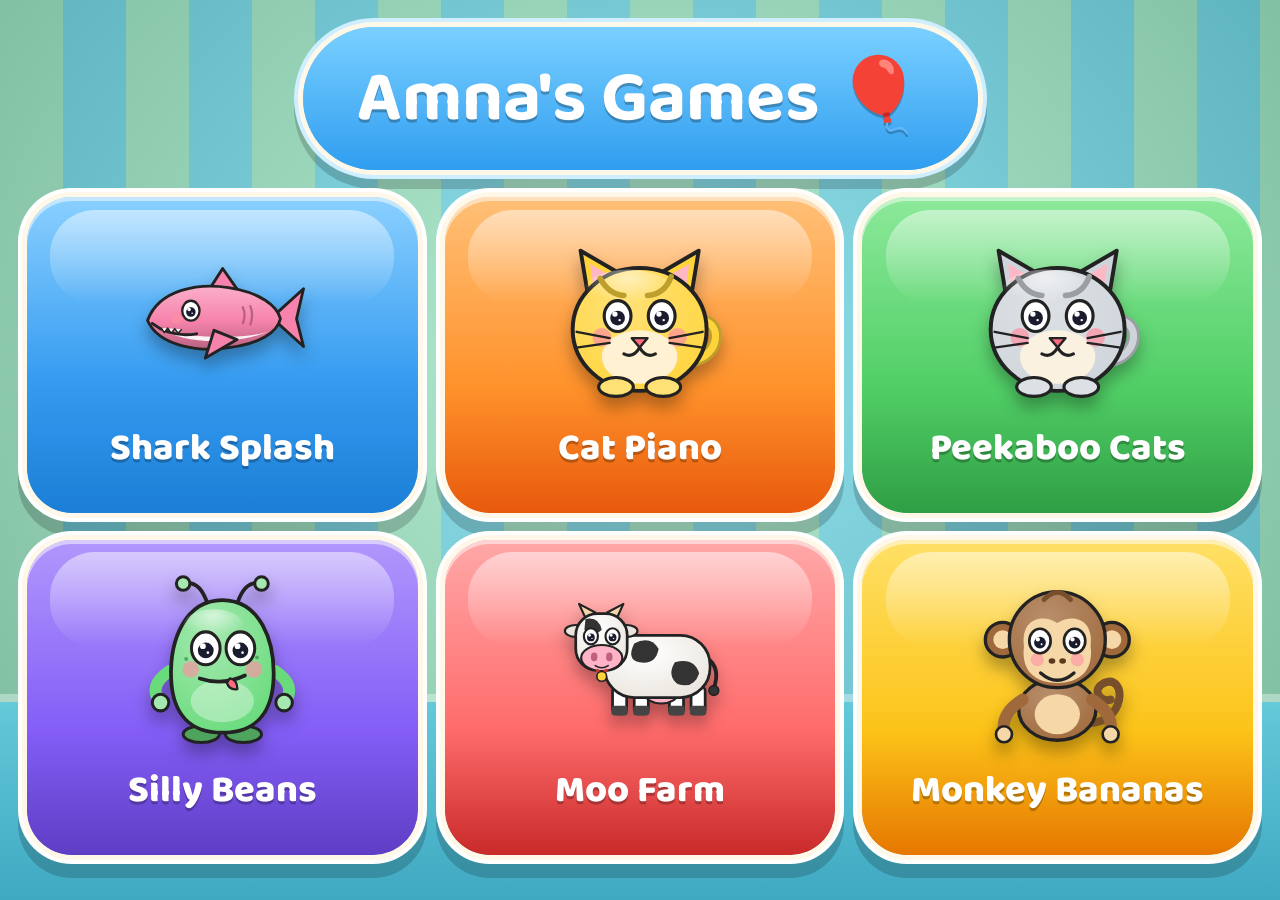
==== index.html @ 6db7a53e "Amna's Games: six toddler browser games with iPad home-screen support Co-Authored-By: Claude Fable 5" ====
<!doctype html>
<html lang="en">
<head>
<meta charset="utf-8">
<meta name="viewport" content="width=device-width, initial-scale=1, maximum-scale=1, user-scalable=no, viewport-fit=cover">
<meta name="apple-mobile-web-app-capable" content="yes">
<meta name="mobile-web-app-capable" content="yes">
<meta name="apple-mobile-web-app-status-bar-style" content="black-translucent">
<meta name="apple-mobile-web-app-title" content="Amna's Games">
<meta name="theme-color" content="#339af0">
<link rel="manifest" href="manifest.json">
<link rel="apple-touch-icon" href="icon-180.png">
<link rel="icon" type="image/png" href="icon-192.png">
<title>Amna's Games</title>
<link rel="stylesheet" href="shared/toddler.css">
<style>
  .wall { --s1: #9be7c4; --s2: #6fd8e6; }
  .page { position: absolute; inset: 0; z-index: 1; display: flex; flex-direction: column; }
  h1 { margin: 3vmin auto 0; padding: 1.5vmin 6vmin; border-radius: 100px; color: #fff; font-size: 8vmin;
       background: linear-gradient(#7ad0ff, #2f9df0); text-shadow: 0 3px 0 rgba(0,0,0,.25);
       box-shadow: 0 0 0 5px #fff8e8, 0 0 0 9px #cfeeff, 0 10px 0 9px rgba(0,0,0,.18); }
  .tiles { flex: 1; display: grid; gap: 3vmin; padding: 3vmin 3vmin 5vmin; grid-template-columns: repeat(3, 1fr); grid-template-rows: 1fr 1fr; }
  @media (orientation: portrait) { .tiles { grid-template-columns: 1fr 1fr; grid-template-rows: repeat(3, 1fr); } }
  .tile {
    position: relative; display: flex; flex-direction: column; align-items: center; justify-content: center; gap: 1.5vmin;
    padding: 2vmin; border-radius: 5vmin; text-decoration: none; color: #fff;
    background: linear-gradient(var(--light), var(--c) 60%, var(--dark));
    box-shadow: 0 0 0 5px #fff8e8, 0 0 0 9px #fff, 0 14px 0 9px rgba(0,0,0,.18), inset 0 4px 0 rgba(255,255,255,.5);
    transition: transform .1s, box-shadow .1s;
  }
  .tile::before { content: ''; position: absolute; left: 6%; right: 6%; top: 4%; height: 30%; border-radius: 5vmin;
                  background: linear-gradient(rgba(255,255,255,.5), rgba(255,255,255,0)); pointer-events: none; }
  .tile:active { transform: translateY(8px); box-shadow: 0 0 0 5px #fff8e8, 0 0 0 9px #fff, 0 6px 0 9px rgba(0,0,0,.18); }
  .tile .who { height: 62%; aspect-ratio: 1; display: flex; align-items: center; justify-content: center; filter: drop-shadow(0 10px 8px rgba(0,0,0,.3)); animation: wiggle 2.5s ease-in-out infinite; }
  .tile .who .char { width: auto; max-width: 100%; }
  .tile:nth-child(5) .who { animation-delay: -1.2s; } .tile:nth-child(6) .who { animation-delay: -.4s; }
  .tile:nth-child(2) .who { animation-delay: -.8s; } .tile:nth-child(3) .who { animation-delay: -1.6s; }
  @keyframes wiggle { 0%,100% { transform: rotate(-5deg) } 50% { transform: rotate(5deg) translateY(-8px) } }
  .tile:nth-child(4) .who { animation-delay: -2.2s; }
  .tile .name { font-size: 4.2vmin; font-weight: 800; text-shadow: 0 3px 0 rgba(0,0,0,.25); text-align: center; white-space: nowrap; }
</style>
</head>
<body>
  <div class="wall"></div>
  <div class="floor"></div>
  <div class="page">
    <h1>Amna's Games 🎈</h1>
    <div class="tiles">
      <a class="tile" href="shark-splash/index.html" style="--c:#339af0;--light:#8ad0ff;--dark:#1c7ed6"><div class="who" id="w1"></div><span class="name">Shark Splash</span></a>
      <a class="tile" href="cat-piano/index.html" style="--c:#ff922b;--light:#ffc078;--dark:#e8590c"><div class="who" id="w2"></div><span class="name">Cat Piano</span></a>
      <a class="tile" href="peekaboo-cats/index.html" style="--c:#51cf66;--light:#8ce99a;--dark:#2f9e44"><div class="who" id="w3"></div><span class="name">Peekaboo Cats</span></a>
      <a class="tile" href="silly-beans/index.html" style="--c:#845ef7;--light:#b197fc;--dark:#5f3dc4"><div class="who" id="w4"></div><span class="name">Silly Beans</span></a>
      <a class="tile" href="moo-farm/index.html" style="--c:#ff6b6b;--light:#ffa8a8;--dark:#c92a2a"><div class="who" id="w5"></div><span class="name">Moo Farm</span></a>
      <a class="tile" href="monkey-bananas/index.html" style="--c:#fcc419;--light:#ffe066;--dark:#e67700"><div class="who" id="w6"></div><span class="name">Monkey Bananas</span></a>
    </div>
  </div>
<script src="shared/toddler.js"></script>
<script src="shared/characters.js"></script>
<script>
  document.getElementById('w1').innerHTML = Chars.shark('#f783ac');
  document.getElementById('w2').innerHTML = Chars.cat('#ffd43b');
  document.getElementById('w3').innerHTML = Chars.cat('#ced4da');
  document.getElementById('w4').innerHTML = Chars.bean('#69db7c', 'silly');
  document.getElementById('w5').innerHTML = Chars.cow('#333');
  document.getElementById('w6').innerHTML = Chars.monkey('#a0693b');
  Chars.startBlinking();
  document.addEventListener('pointermove', (e) => Chars.lookAt(e.clientX, e.clientY), { passive: true });
  Toddler.guardKeys();
</script>
</body>
</html>
---- shared/toddler.css ----
/* Shared styles for Amna's games: candy colors, glossy buttons, cartoon characters */
@import url('https://fonts.googleapis.com/css2?family=Baloo+2:wght@700;800&display=swap');

* { box-sizing: border-box; -webkit-user-select: none; user-select: none; -webkit-touch-callout: none; }
html, body {
  margin: 0; padding: 0; width: 100%; height: 100%; overflow: hidden;
  touch-action: none; cursor: default;
  font-family: "Baloo 2", "Comic Sans MS", "Chalkboard SE", "Nunito", system-ui, sans-serif;
}
body { position: relative; }

/* ---- Striped playroom wall (like a cartoon nursery) ---- */
.wall {
  position: absolute; inset: 0; z-index: 0;
  background:
    repeating-linear-gradient(90deg, var(--s1, #9be7c4) 0 7vmin, var(--s2, #6fd8e6) 7vmin 14vmin);
}
.wall::after { /* soft vignette so characters pop */
  content: ''; position: absolute; inset: 0;
  background: radial-gradient(ellipse at 50% 40%, rgba(255,255,255,.25), rgba(0,0,0,.18) 90%);
}
.floor {
  position: absolute; left: 0; right: 0; bottom: 0; height: 22%; z-index: 0;
  background: linear-gradient(#64c9d9, #3fa9c2);
  box-shadow: 0 -8px 0 rgba(255,255,255,.35);
}

/* ---- Glossy candy button ---- */
.candy {
  position: relative; display: inline-flex; align-items: center; justify-content: center;
  padding: 2.2vmin 5vmin; border-radius: 100px; border: 0; cursor: pointer;
  color: #fff; font-family: inherit; font-weight: 800; font-size: 5.5vmin; letter-spacing: .5px;
  text-shadow: 0 2px 0 rgba(0,0,0,.25), 0 0 8px rgba(0,0,0,.15);
  background: linear-gradient(var(--c-light, #7ee55a), var(--c, #34c21f) 55%, var(--c-dark, #1f9a10));
  box-shadow:
    0 0 0 5px #fff8e8,            /* cream rim */
    0 0 0 9px var(--rim, #5bb8ff),/* colored rim */
    0 10px 0 9px rgba(0,0,0,.18), /* thick shadow */
    inset 0 -6px 0 rgba(0,0,0,.18);
  transition: transform .08s;
}
.candy::before { /* gloss highlight */
  content: ''; position: absolute; left: 8%; right: 8%; top: 9%; height: 38%;
  border-radius: 100px; background: linear-gradient(rgba(255,255,255,.55), rgba(255,255,255,.05));
}
.candy:active { transform: translateY(6px); box-shadow: 0 0 0 5px #fff8e8, 0 0 0 9px var(--rim, #5bb8ff), 0 4px 0 9px rgba(0,0,0,.18), inset 0 -3px 0 rgba(0,0,0,.18); }

/* A glossy rounded card / panel */
.panel {
  border-radius: 4vmin; padding: 3vmin;
  background: linear-gradient(#6fc9ff, #2f9df0);
  box-shadow: 0 0 0 5px #fff8e8, 0 0 0 9px #cfeeff, 0 14px 30px rgba(0,0,0,.25), inset 0 3px 0 rgba(255,255,255,.4);
}

/* ---- Characters ---- */
.char { display: block; width: 100%; height: 100%; overflow: visible; }
.char .eye { transform-box: fill-box; transform-origin: center; transition: transform .08s; }
.char.blink .eye { transform: scaleY(.08); }
.char .pupil { transition: transform .15s ease-out; }

/* ---- Parent bar ---- */
.parent-bar {
  position: fixed; top: 10px; right: 10px; z-index: 1000;
  display: flex; gap: 8px; opacity: 0.4;
}
.parent-bar:hover { opacity: 1; }
.pbtn {
  position: relative; width: 44px; height: 44px; border-radius: 50%;
  border: none; background: rgba(0,0,0,0.35); color: #fff;
  font-size: 22px; line-height: 44px; text-align: center; padding: 0;
  cursor: pointer; overflow: visible;
}
.pbtn .ring {
  position: absolute; inset: -4px; border-radius: 50%;
  border: 4px solid transparent; border-top-color: #fff;
  opacity: 0; transform: rotate(0deg);
}
.pbtn.holding .ring { opacity: 1; animation: spin 1.2s linear forwards; }
@keyframes spin { to { transform: rotate(720deg); } }

/* ---- Particles ---- */
.particle {
  position: fixed; z-index: 500; pointer-events: none; line-height: 1;
  transform: translate(-50%, -50%);
  animation: fly 0.9s cubic-bezier(.2,.8,.3,1) forwards;
}
@keyframes fly {
  0%   { transform: translate(-50%, -50%) scale(0.4) rotate(0); opacity: 1; }
  100% { transform: translate(calc(-50% + var(--dx)), calc(-50% + var(--dy))) scale(1.2) rotate(var(--rot)); opacity: 0; }
}

.emoji { line-height: 1; display: inline-block; }
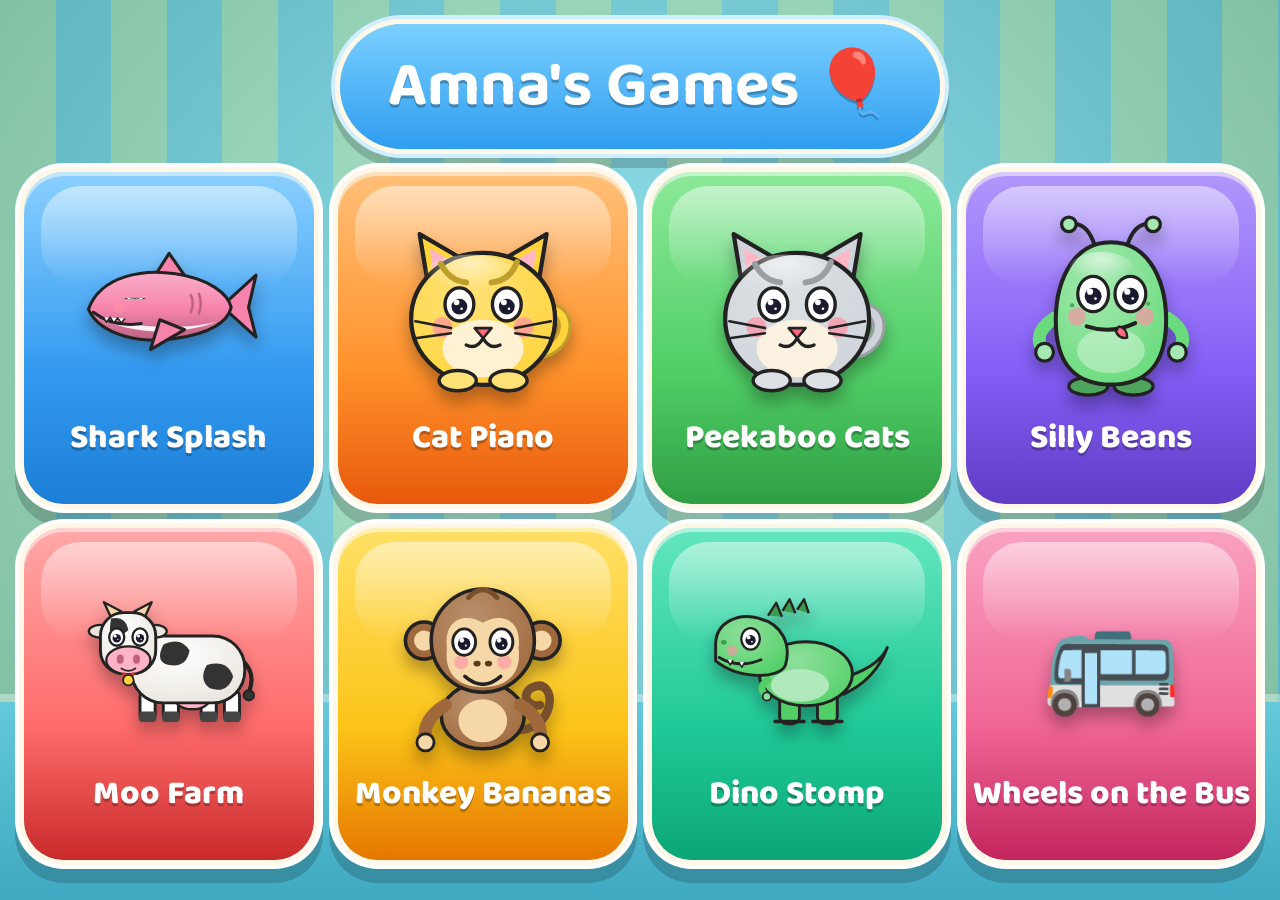
==== commit 72b5b8d6: "iPad-friendly sizing, Dino Stomp and Wheels on the Bus games - Responsive scene unit (--u) replaces " ====
--- a/index.html
+++ b/index.html
@@ -16,28 +16,29 @@
 <style>
   .wall { --s1: #9be7c4; --s2: #6fd8e6; }
   .page { position: absolute; inset: 0; z-index: 1; display: flex; flex-direction: column; }
-  h1 { margin: 3vmin auto 0; padding: 1.5vmin 6vmin; border-radius: 100px; color: #fff; font-size: 8vmin;
+  h1 { margin: calc(3 * var(--u)) auto 0; padding: calc(1.5 * var(--u)) calc(6 * var(--u)); border-radius: 100px; color: #fff; font-size: calc(8 * var(--u));
        background: linear-gradient(#7ad0ff, #2f9df0); text-shadow: 0 3px 0 rgba(0,0,0,.25);
        box-shadow: 0 0 0 5px #fff8e8, 0 0 0 9px #cfeeff, 0 10px 0 9px rgba(0,0,0,.18); }
-  .tiles { flex: 1; display: grid; gap: 3vmin; padding: 3vmin 3vmin 5vmin; grid-template-columns: repeat(3, 1fr); grid-template-rows: 1fr 1fr; }
-  @media (orientation: portrait) { .tiles { grid-template-columns: 1fr 1fr; grid-template-rows: repeat(3, 1fr); } }
+  .tiles { flex: 1; display: grid; gap: calc(3 * var(--u)); padding: calc(3 * var(--u)) calc(3 * var(--u)) calc(5 * var(--u)); grid-template-columns: repeat(4, 1fr); grid-template-rows: repeat(2, minmax(0, 1fr)); }
+  @media (orientation: portrait) { .tiles { grid-template-columns: 1fr 1fr; grid-template-rows: repeat(4, minmax(0, 1fr)); } }
   .tile {
-    position: relative; display: flex; flex-direction: column; align-items: center; justify-content: center; gap: 1.5vmin;
-    padding: 2vmin; border-radius: 5vmin; text-decoration: none; color: #fff;
+    min-height: 0; min-width: 0;
+    position: relative; display: flex; flex-direction: column; align-items: center; justify-content: center; gap: calc(1.5 * var(--u));
+    padding: calc(2 * var(--u)); border-radius: calc(5 * var(--u)); text-decoration: none; color: #fff;
     background: linear-gradient(var(--light), var(--c) 60%, var(--dark));
     box-shadow: 0 0 0 5px #fff8e8, 0 0 0 9px #fff, 0 14px 0 9px rgba(0,0,0,.18), inset 0 4px 0 rgba(255,255,255,.5);
     transition: transform .1s, box-shadow .1s;
   }
-  .tile::before { content: ''; position: absolute; left: 6%; right: 6%; top: 4%; height: 30%; border-radius: 5vmin;
+  .tile::before { content: ''; position: absolute; left: 6%; right: 6%; top: 4%; height: 30%; border-radius: calc(5 * var(--u));
                   background: linear-gradient(rgba(255,255,255,.5), rgba(255,255,255,0)); pointer-events: none; }
   .tile:active { transform: translateY(8px); box-shadow: 0 0 0 5px #fff8e8, 0 0 0 9px #fff, 0 6px 0 9px rgba(0,0,0,.18); }
   .tile .who { height: 62%; aspect-ratio: 1; display: flex; align-items: center; justify-content: center; filter: drop-shadow(0 10px 8px rgba(0,0,0,.3)); animation: wiggle 2.5s ease-in-out infinite; }
   .tile .who .char { width: auto; max-width: 100%; }
-  .tile:nth-child(5) .who { animation-delay: -1.2s; } .tile:nth-child(6) .who { animation-delay: -.4s; }
+  .tile:nth-child(5) .who { animation-delay: -1.2s; } .tile:nth-child(6) .who { animation-delay: -.4s; } .tile:nth-child(7) .who { animation-delay: -2s; } .tile:nth-child(8) .who { animation-delay: -1s; }
   .tile:nth-child(2) .who { animation-delay: -.8s; } .tile:nth-child(3) .who { animation-delay: -1.6s; }
   @keyframes wiggle { 0%,100% { transform: rotate(-5deg) } 50% { transform: rotate(5deg) translateY(-8px) } }
   .tile:nth-child(4) .who { animation-delay: -2.2s; }
-  .tile .name { font-size: 4.2vmin; font-weight: 800; text-shadow: 0 3px 0 rgba(0,0,0,.25); text-align: center; white-space: nowrap; }
+  .tile .name { font-size: calc(4.2 * var(--u)); font-weight: 800; text-shadow: 0 3px 0 rgba(0,0,0,.25); text-align: center; white-space: nowrap; }
 </style>
 </head>
 <body>
@@ -52,6 +53,8 @@
       <a class="tile" href="silly-beans/index.html" style="--c:#845ef7;--light:#b197fc;--dark:#5f3dc4"><div class="who" id="w4"></div><span class="name">Silly Beans</span></a>
       <a class="tile" href="moo-farm/index.html" style="--c:#ff6b6b;--light:#ffa8a8;--dark:#c92a2a"><div class="who" id="w5"></div><span class="name">Moo Farm</span></a>
       <a class="tile" href="monkey-bananas/index.html" style="--c:#fcc419;--light:#ffe066;--dark:#e67700"><div class="who" id="w6"></div><span class="name">Monkey Bananas</span></a>
+      <a class="tile" href="dino-stomp/index.html" style="--c:#20c997;--light:#63e6be;--dark:#0ca678"><div class="who" id="w7"></div><span class="name">Dino Stomp</span></a>
+      <a class="tile" href="wheels-on-the-bus/index.html" style="--c:#f06595;--light:#faa2c1;--dark:#c2255c"><div class="who" id="w8"></div><span class="name">Wheels on the Bus</span></a>
     </div>
   </div>
 <script src="shared/toddler.js"></script>
@@ -63,6 +66,8 @@
   document.getElementById('w4').innerHTML = Chars.bean('#69db7c', 'silly');
   document.getElementById('w5').innerHTML = Chars.cow('#333');
   document.getElementById('w6').innerHTML = Chars.monkey('#a0693b');
+  document.getElementById('w7').innerHTML = Chars.dino('#51cf66', 'rex');
+  document.getElementById('w8').innerHTML = '<span style="font-size:calc(14 * var(--u))">🚌</span>';
   Chars.startBlinking();
   document.addEventListener('pointermove', (e) => Chars.lookAt(e.clientX, e.clientY), { passive: true });
   Toddler.guardKeys();
--- a/shared/toddler.css
+++ b/shared/toddler.css
@@ -1,5 +1,10 @@
 /* Shared styles for Amna's games: candy colors, glossy buttons, cartoon characters */
 @import url('https://fonts.googleapis.com/css2?family=Baloo+2:wght@700;800&display=swap');
+
+/* Scene unit: 1vmin on wide screens, capped against width so squarer screens
+   (iPad 4:3) and portrait get proportionally smaller characters and text. */
+:root { --u: min(1vmin, 0.62vw); }
+@media (orientation: portrait) { :root { --u: 0.8vw; } }
 
 * { box-sizing: border-box; -webkit-user-select: none; user-select: none; -webkit-touch-callout: none; }
 html, body {
@@ -13,7 +18,7 @@
 .wall {
   position: absolute; inset: 0; z-index: 0;
   background:
-    repeating-linear-gradient(90deg, var(--s1, #9be7c4) 0 7vmin, var(--s2, #6fd8e6) 7vmin 14vmin);
+    repeating-linear-gradient(90deg, var(--s1, #9be7c4) 0 calc(7 * var(--u)), var(--s2, #6fd8e6) calc(7 * var(--u)) calc(14 * var(--u)));
 }
 .wall::after { /* soft vignette so characters pop */
   content: ''; position: absolute; inset: 0;
@@ -28,9 +33,9 @@
 /* ---- Glossy candy button ---- */
 .candy {
   position: relative; display: inline-flex; align-items: center; justify-content: center;
-  padding: 2.2vmin 5vmin; border-radius: 100px; border: 0; cursor: pointer;
-  color: #fff; font-family: inherit; font-weight: 800; font-size: 5.5vmin; letter-spacing: .5px;
-  text-shadow: 0 2px 0 rgba(0,0,0,.25), 0 0 8px rgba(0,0,0,.15);
+  padding: calc(2.2 * var(--u)) calc(5 * var(--u)); border-radius: 100px; border: 0; cursor: pointer;
+  color: #fff; font-family: inherit; font-weight: 800; font-size: calc(5.5 * var(--u)); letter-spacing: .5px;
+  text-shadow: 0 2px 0 rgba(0,0,0,.25), 0 0 8px rgba(0,0,0,.15); white-space: nowrap;
   background: linear-gradient(var(--c-light, #7ee55a), var(--c, #34c21f) 55%, var(--c-dark, #1f9a10));
   box-shadow:
     0 0 0 5px #fff8e8,            /* cream rim */
@@ -47,7 +52,7 @@
 
 /* A glossy rounded card / panel */
 .panel {
-  border-radius: 4vmin; padding: 3vmin;
+  border-radius: calc(4 * var(--u)); padding: calc(3 * var(--u));
   background: linear-gradient(#6fc9ff, #2f9df0);
   box-shadow: 0 0 0 5px #fff8e8, 0 0 0 9px #cfeeff, 0 14px 30px rgba(0,0,0,.25), inset 0 3px 0 rgba(255,255,255,.4);
 }
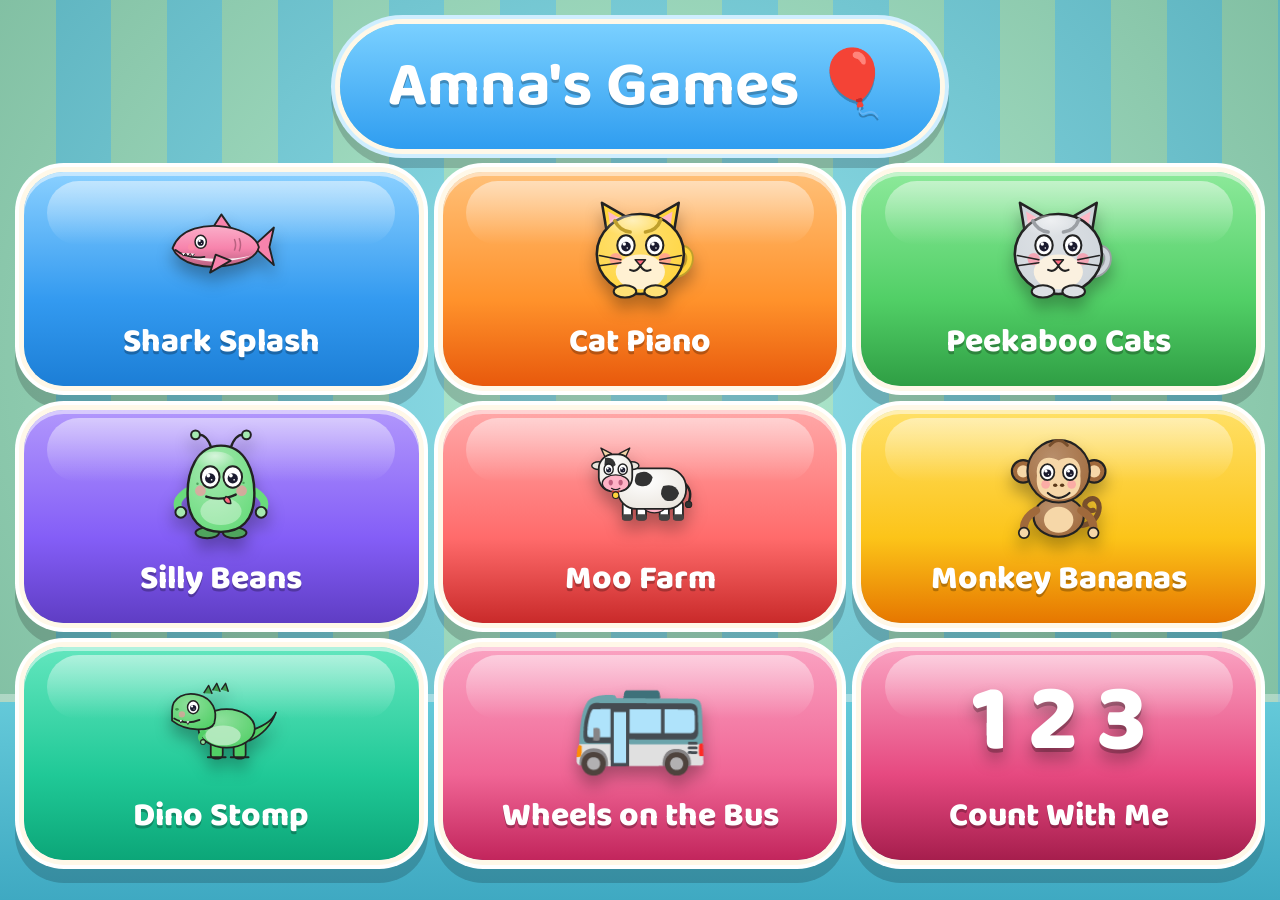
==== commit f870e1c8: "Add Count With Me: spoken-number counting game with character sets Co-Authored-By: Claude Fable 5.1 " ====
--- a/index.html
+++ b/index.html
@@ -19,8 +19,8 @@
   h1 { margin: calc(3 * var(--u)) auto 0; padding: calc(1.5 * var(--u)) calc(6 * var(--u)); border-radius: 100px; color: #fff; font-size: calc(8 * var(--u));
        background: linear-gradient(#7ad0ff, #2f9df0); text-shadow: 0 3px 0 rgba(0,0,0,.25);
        box-shadow: 0 0 0 5px #fff8e8, 0 0 0 9px #cfeeff, 0 10px 0 9px rgba(0,0,0,.18); }
-  .tiles { flex: 1; display: grid; gap: calc(3 * var(--u)); padding: calc(3 * var(--u)) calc(3 * var(--u)) calc(5 * var(--u)); grid-template-columns: repeat(4, 1fr); grid-template-rows: repeat(2, minmax(0, 1fr)); }
-  @media (orientation: portrait) { .tiles { grid-template-columns: 1fr 1fr; grid-template-rows: repeat(4, minmax(0, 1fr)); } }
+  .tiles { flex: 1; min-height: 0; display: grid; gap: calc(3 * var(--u)); padding: calc(3 * var(--u)) calc(3 * var(--u)) calc(5 * var(--u)); grid-template-columns: repeat(3, 1fr); grid-template-rows: repeat(3, minmax(0, 1fr)); }
+  @media (orientation: portrait) { .tiles { grid-template-columns: repeat(3, 1fr); grid-template-rows: repeat(3, minmax(0, 1fr)); } }
   .tile {
     min-height: 0; min-width: 0;
     position: relative; display: flex; flex-direction: column; align-items: center; justify-content: center; gap: calc(1.5 * var(--u));
@@ -55,6 +55,7 @@
       <a class="tile" href="monkey-bananas/index.html" style="--c:#fcc419;--light:#ffe066;--dark:#e67700"><div class="who" id="w6"></div><span class="name">Monkey Bananas</span></a>
       <a class="tile" href="dino-stomp/index.html" style="--c:#20c997;--light:#63e6be;--dark:#0ca678"><div class="who" id="w7"></div><span class="name">Dino Stomp</span></a>
       <a class="tile" href="wheels-on-the-bus/index.html" style="--c:#f06595;--light:#faa2c1;--dark:#c2255c"><div class="who" id="w8"></div><span class="name">Wheels on the Bus</span></a>
+      <a class="tile" href="count-with-me/index.html" style="--c:#e64980;--light:#faa2c1;--dark:#a61e4d"><div class="who" id="w9"></div><span class="name">Count With Me</span></a>
     </div>
   </div>
 <script src="shared/toddler.js"></script>
@@ -68,6 +69,7 @@
   document.getElementById('w6').innerHTML = Chars.monkey('#a0693b');
   document.getElementById('w7').innerHTML = Chars.dino('#51cf66', 'rex');
   document.getElementById('w8').innerHTML = '<span style="font-size:calc(14 * var(--u))">🚌</span>';
+  document.getElementById('w9').innerHTML = '<span style="font-size:calc(12 * var(--u));font-weight:800;color:#fff;white-space:nowrap;text-shadow:0 4px 0 rgba(0,0,0,.25)">1 2 3</span>';
   Chars.startBlinking();
   document.addEventListener('pointermove', (e) => Chars.lookAt(e.clientX, e.clientY), { passive: true });
   Toddler.guardKeys();
